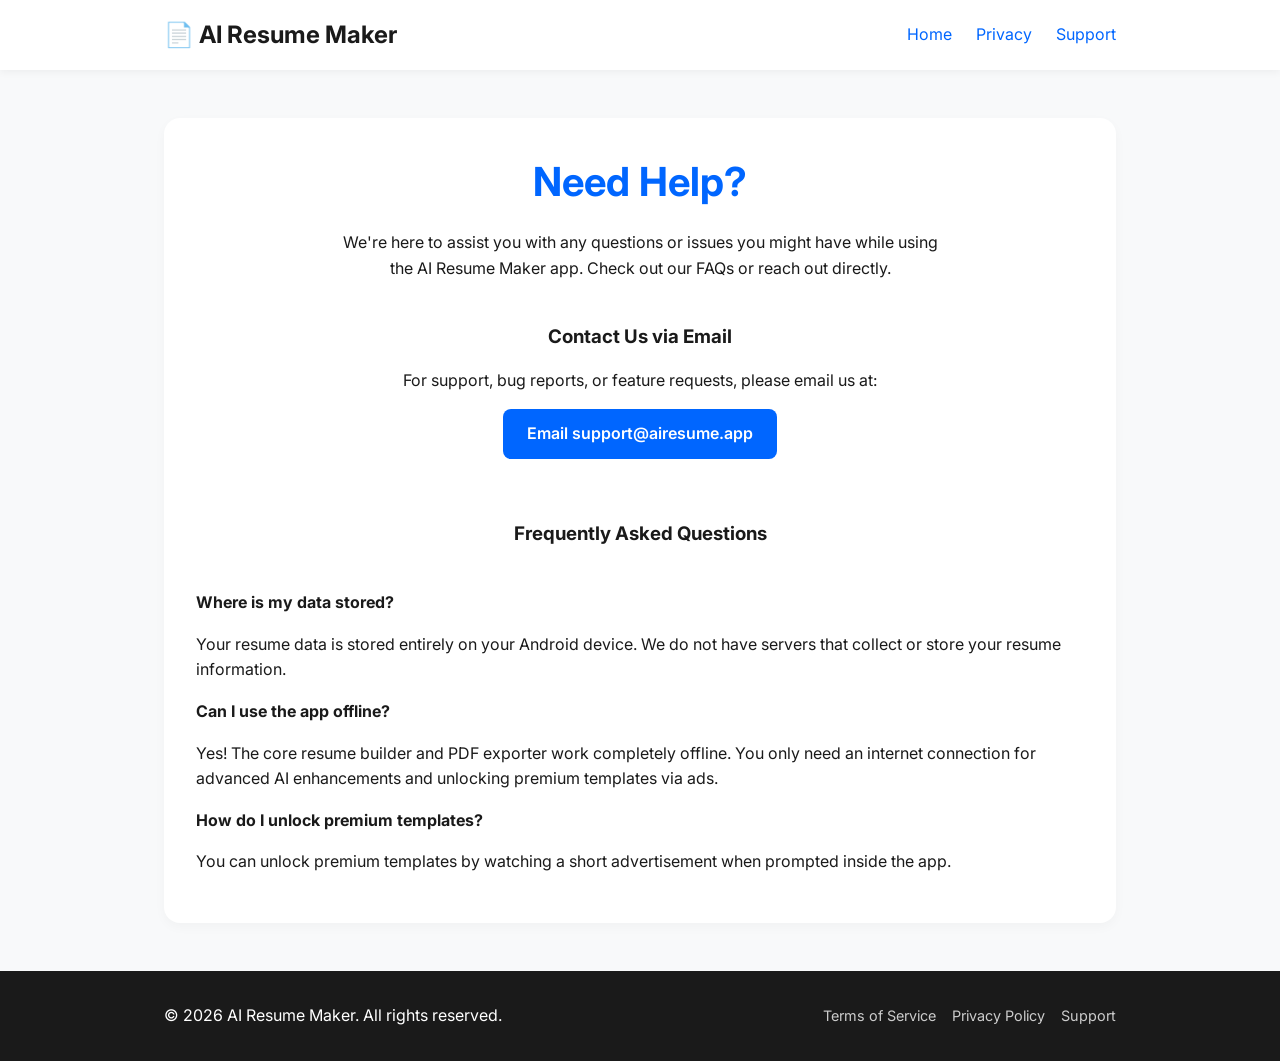
==== support.html @ 94a82e82 "p-" ====
<!DOCTYPE html>
<html lang="en">
<head>
    <meta charset="UTF-8">
    <meta name="viewport" content="width=device-width, initial-scale=1.0">
    <title>Support - AI Resume Maker</title>
    <link href="https://fonts.googleapis.com/css2?family=Inter:wght@400;600;700&display=swap" rel="stylesheet">
    <link rel="stylesheet" href="css/style.css">
</head>
<body>
    <header>
        <div class="container">
            <a href="index.html" class="logo">
                📄 AI Resume Maker
            </a>
            <nav>
                <ul>
                    <li><a href="index.html">Home</a></li>
                    <li><a href="privacy.html">Privacy</a></li>
                    <li><a href="support.html">Support</a></li>
                </ul>
            </nav>
        </div>
    </header>

    <main>
        <div class="container">
            <div class="content-section" style="text-align: center;">
                <h1>Need Help?</h1>
                <p style="max-width: 600px; margin: 0 auto 24px;">We're here to assist you with any questions or issues you might have while using the AI Resume Maker app. Check out our FAQs or reach out directly.</p>
                
                <div style="margin-top: 40px;">
                    <h3>Contact Us via Email</h3>
                    <p>For support, bug reports, or feature requests, please email us at:</p>
                    <a href="mailto:support@airesume.app" class="btn btn-primary">Email support@airesume.app</a>
                </div>

                <div style="margin-top: 60px; text-align: left;">
                    <h3 style="text-align: center;">Frequently Asked Questions</h3>
                    <br>
                    <h4>Where is my data stored?</h4>
                    <p>Your resume data is stored entirely on your Android device. We do not have servers that collect or store your resume information.</p>
                    
                    <h4>Can I use the app offline?</h4>
                    <p>Yes! The core resume builder and PDF exporter work completely offline. You only need an internet connection for advanced AI enhancements and unlocking premium templates via ads.</p>

                    <h4>How do I unlock premium templates?</h4>
                    <p>You can unlock premium templates by watching a short advertisement when prompted inside the app.</p>
                </div>
            </div>
        </div>
    </main>

    <footer>
        <div class="container">
            <p>&copy; 2026 AI Resume Maker. All rights reserved.</p>
            <div class="footer-links">
                <a href="terms.html">Terms of Service</a>
                <a href="privacy.html">Privacy Policy</a>
                <a href="support.html">Support</a>
            </div>
        </div>
    </footer>
</body>
</html>
---- css/style.css ----
/* Base Variables matching Ludo-Professional Utility aesthetic */
:root {
    --bg-color: #F8F9FA; /* WarmOffWhite */
    --primary-color: #0066FF; /* ElectricBlue */
    --secondary-color: #FFD166; /* SunnyYellow */
    --text-color: #1A1A1A;
    --text-light: #666666;
    --card-bg: #FFFFFF;
    --spacing-unit: 8px;
    --border-radius: 16px;
    --font-family: 'Inter', -apple-system, BlinkMacSystemFont, "Segoe UI", Roboto, Helvetica, Arial, sans-serif;
}

* {
    margin: 0;
    padding: 0;
    box-sizing: border-box;
}

body {
    font-family: var(--font-family);
    background-color: var(--bg-color);
    color: var(--text-color);
    line-height: 1.6;
    display: flex;
    flex-direction: column;
    min-height: 100vh;
}

/* Typography */
h1, h2, h3, h4, h5, h6 {
    font-weight: 700;
    margin-bottom: calc(var(--spacing-unit) * 2);
}

h1 {
    font-size: 2.5rem;
    color: var(--primary-color);
}

a {
    color: var(--primary-color);
    text-decoration: none;
    transition: color 0.2s;
}

a:hover {
    color: #004Cbf;
}

/* Layout */
.container {
    max-width: 1000px;
    margin: 0 auto;
    padding: 0 calc(var(--spacing-unit) * 3);
}

header {
    background-color: var(--card-bg);
    padding: calc(var(--spacing-unit) * 2) 0;
    box-shadow: 0 2px 8px rgba(0,0,0,0.05);
    position: sticky;
    top: 0;
    z-index: 100;
}

header .container {
    display: flex;
    justify-content: space-between;
    align-items: center;
}

.logo {
    font-size: 1.5rem;
    font-weight: 700;
    color: var(--text-color);
    display: flex;
    align-items: center;
    gap: 8px;
}

nav ul {
    list-style: none;
    display: flex;
    gap: calc(var(--spacing-unit) * 3);
}

main {
    flex-grow: 1;
    padding: calc(var(--spacing-unit) * 6) 0;
}

/* Sections & Components */
.hero {
    text-align: center;
    padding: calc(var(--spacing-unit) * 8) 0;
}

.hero p {
    font-size: 1.2rem;
    color: var(--text-light);
    margin-bottom: calc(var(--spacing-unit) * 4);
    max-width: 600px;
    margin-left: auto;
    margin-right: auto;
}

.btn {
    display: inline-block;
    padding: calc(var(--spacing-unit) * 1.5) calc(var(--spacing-unit) * 3);
    border-radius: calc(var(--border-radius) / 2);
    font-weight: 600;
    text-align: center;
    cursor: pointer;
    transition: transform 0.2s, box-shadow 0.2s;
}

.btn-primary {
    background-color: var(--primary-color);
    color: white;
}

.btn-primary:hover {
    color: white;
    transform: translateY(-2px);
    box-shadow: 0 4px 12px rgba(0, 102, 255, 0.2);
}

.btn-secondary {
    background-color: var(--secondary-color);
    color: var(--text-color);
}

.btn-secondary:hover {
    color: var(--text-color);
    transform: translateY(-2px);
    box-shadow: 0 4px 12px rgba(255, 209, 102, 0.3);
}

.features {
    display: grid;
    grid-template-columns: repeat(auto-fit, minmax(280px, 1fr));
    gap: calc(var(--spacing-unit) * 4);
    margin-top: calc(var(--spacing-unit) * 6);
}

.feature-card {
    background: var(--card-bg);
    padding: calc(var(--spacing-unit) * 3);
    border-radius: var(--border-radius);
    box-shadow: 0 4px 12px rgba(0,0,0,0.03);
    text-align: center;
}

.feature-icon {
    font-size: 2rem;
    margin-bottom: calc(var(--spacing-unit) * 2);
}

.content-section {
    background: var(--card-bg);
    padding: calc(var(--spacing-unit) * 4);
    border-radius: var(--border-radius);
    box-shadow: 0 4px 12px rgba(0,0,0,0.03);
}

.content-section p {
    margin-bottom: calc(var(--spacing-unit) * 2);
}

.content-section ul {
    margin-left: calc(var(--spacing-unit) * 3);
    margin-bottom: calc(var(--spacing-unit) * 2);
}

/* Footer */
footer {
    background-color: var(--text-color);
    color: white;
    padding: calc(var(--spacing-unit) * 4) 0;
    margin-top: auto;
}

footer .container {
    display: flex;
    justify-content: space-between;
    align-items: center;
    flex-wrap: wrap;
    gap: calc(var(--spacing-unit) * 2);
}

.footer-links {
    display: flex;
    gap: calc(var(--spacing-unit) * 2);
}

.footer-links a {
    color: #cccccc;
    font-size: 0.9rem;
}

.footer-links a:hover {
    color: white;
}

/* Responsive */
@media (max-width: 600px) {
    h1 {
        font-size: 2rem;
    }
    nav ul {
        flex-direction: column;
        gap: calc(var(--spacing-unit));
        display: none; /* simple mobile view */
    }
    footer .container {
        flex-direction: column;
        text-align: center;
    }
}
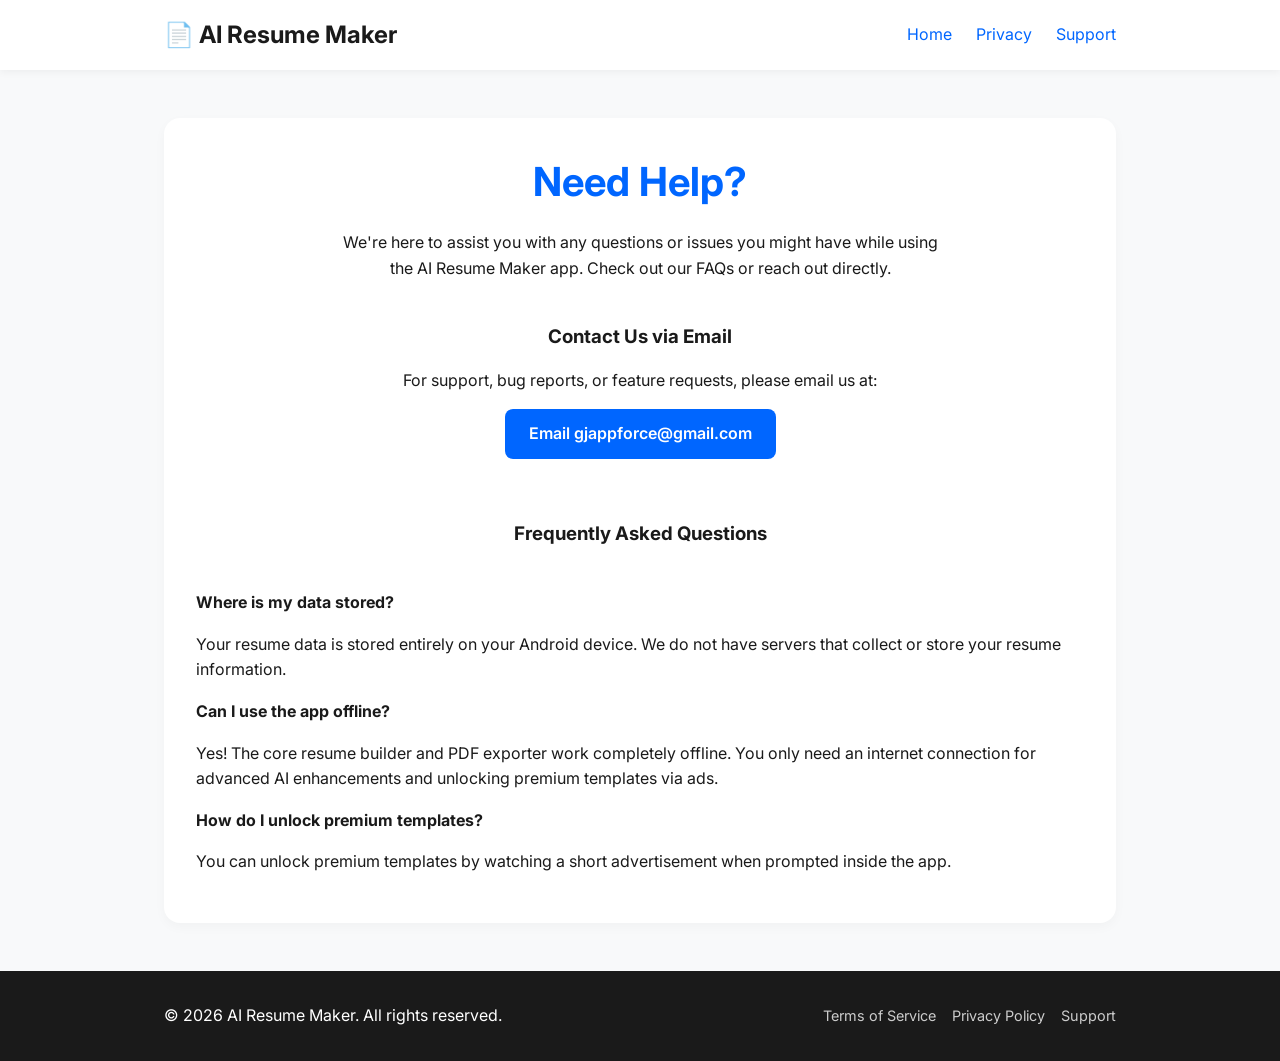
==== commit 3b3511d7: "Update support.html" ====
--- a/support.html
+++ b/support.html
@@ -32,7 +32,7 @@
                 <div style="margin-top: 40px;">
                     <h3>Contact Us via Email</h3>
                     <p>For support, bug reports, or feature requests, please email us at:</p>
-                    <a href="mailto:support@airesume.app" class="btn btn-primary">Email support@airesume.app</a>
+                    <a href="mailto:support@airesume.app" class="btn btn-primary">Email gjappforce@gmail.com</a>
                 </div>
 
                 <div style="margin-top: 60px; text-align: left;">
